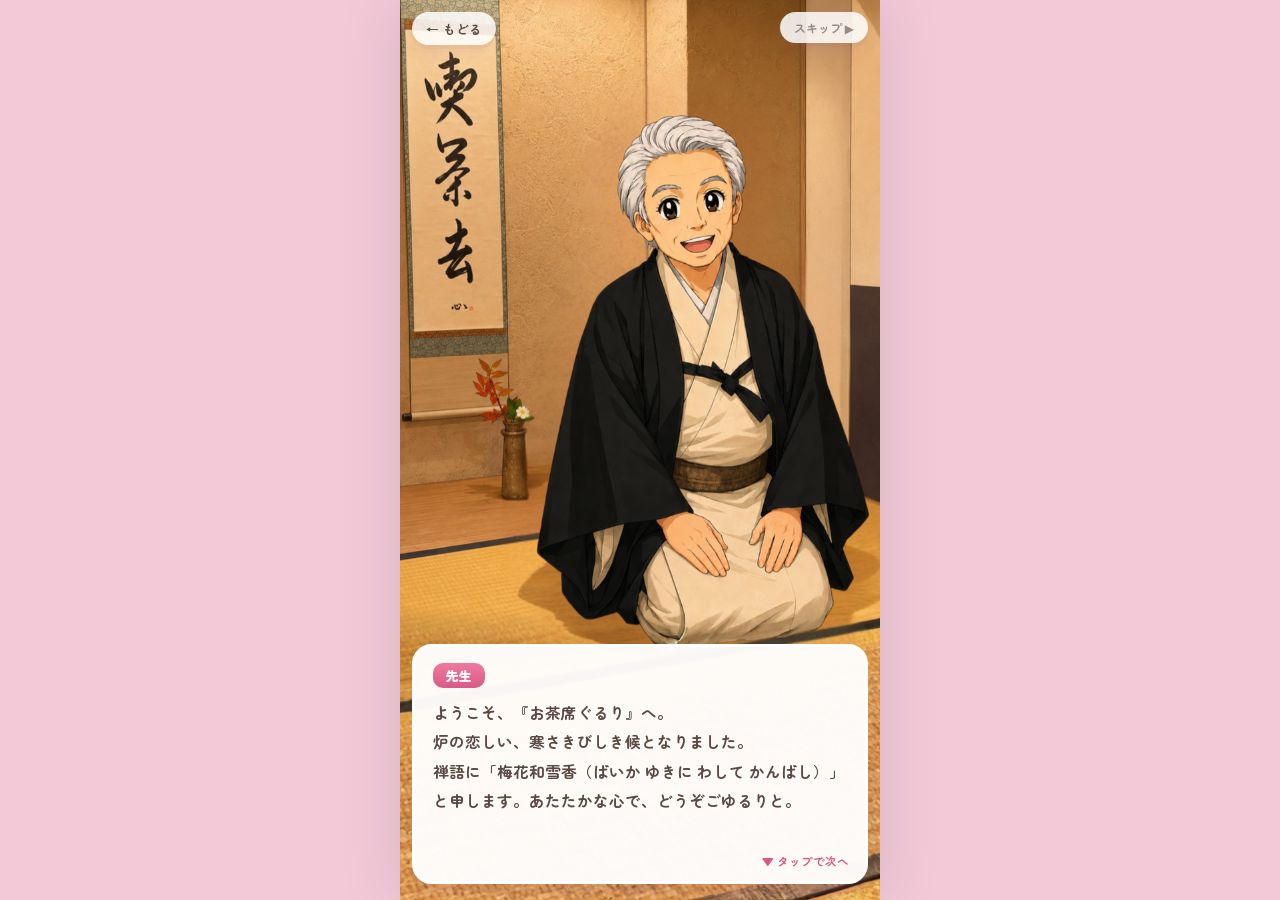
==== setsumei.html @ 9875d969 "お茶席ぐるり — お稽古の席順ローテーションアプリ（公開） Co-Authored-By: Claude Opus 4.8 (1M context) <noreply@anthropic.com>" ====
<!DOCTYPE html>
<!-- お茶席ぐるり — 説明（RPG式テキスト） -->
<html lang="ja">
<head>
<meta charset="UTF-8">
<meta name="viewport" content="width=device-width, initial-scale=1.0">
<title>お茶席ぐるり — 説明</title>
<link rel="stylesheet" href="assets/style.css">
<style>
  .app.setsu{ background:#e8dccd; cursor:pointer; }
  .scene{ position:relative; flex:1 1 auto; min-height:100dvh; }
  .scene-img{ position:absolute; inset:0; width:100%; height:100%; object-fit:cover; object-position:top center; z-index:0; }
  .back{ position:absolute; top:12px; left:12px; z-index:5; background:rgba(255,255,255,.85); border-radius:99px; padding:7px 14px; font-size:12.5px; font-weight:700; color:var(--ink); box-shadow:var(--shadow-s); }
  .dialog{ position:absolute; left:12px; right:12px; bottom:calc(16px + env(safe-area-inset-bottom)); z-index:2; background:rgba(255,253,252,.97); border:3px solid #fff; border-radius:20px; box-shadow:var(--shadow); padding:16px 18px 18px; min-height:240px; display:flex; flex-direction:column; }
  .who{ display:inline-block; font-weight:900; font-size:13px; color:#fff; background:linear-gradient(180deg,var(--pink),var(--pink-d)); border-radius:10px; padding:3px 13px; margin-bottom:10px; align-self:flex-start; }
  .line{ margin:0; font-size:15.5px; line-height:1.9; font-weight:700; color:var(--ink); min-height:5.4em; flex:1 1 auto; white-space:pre-line; }
  .adv{ position:absolute; right:16px; bottom:12px; font-size:11.5px; font-weight:700; color:var(--pink-d); animation:blink 1s steps(1) infinite; }
  @keyframes blink{ 50%{ opacity:.25; } }
  .start{ display:inline-flex; width:100%; margin-top:8px; }
  .skip{ position:absolute; top:12px; right:12px; z-index:5; background:rgba(255,255,255,.85); border-radius:99px; padding:7px 14px; font-size:12px; font-weight:700; color:var(--ink-soft); box-shadow:var(--shadow-s); border:0; }
  @media (prefers-reduced-motion:reduce){ .adv{ animation:none; } }
</style>
</head>
<body>
<div class="app setsu" id="app">
  <div class="scene">
    <img class="scene-img" id="sceneImg" src="img/img_setsumei02.png" alt="先生">
    <a class="back" href="index.html">← もどる</a>
    <button class="skip" id="skip" type="button">スキップ ▶</button>
    <div class="dialog" id="dialog">
      <span class="who">先生</span>
      <p class="line" id="line"></p>
      <span class="adv" id="adv">▼ タップで次へ</span>
      <a class="btn pink start" id="startBtn" href="step1.html" style="display:none">はじめる ▶</a>
    </div>
  </div>
</div>
<script>
"use strict";
(function(){
  // 時期（タイムスタンプ）から季節を判定し、季語＋禅語の時候の挨拶を出し分け
  const M=new Date().getMonth()+1;
  const season=(M>=3&&M<=5)?'spring':(M>=6&&M<=8)?'summer':(M>=9&&M<=11)?'autumn':'winter';
  const GREET={
    spring:"ようこそ、『お茶席ぐるり』へ。\n春たけなわ、若草の萌え出づる候となりました。\n禅語に「春入千林処々鶯（はる せんりんに いり しょしょ うぐいす）」と申します。うららかな心で、どうぞごゆるりと。",
    summer:"ようこそ、『お茶席ぐるり』へ。\n青葉のまぶしい、風炉の候となりました。\n禅語に「薫風自南来（くんぷう みなみより きたる）」と申します。涼やかな心で、どうぞごゆるりと。",
    autumn:"ようこそ、『お茶席ぐるり』へ。\n木々の色づき、月の冴ゆる候となりました。\n禅語に「掬水月在手（みずを むすべば つき てにあり）」と申します。澄んだ心で、どうぞごゆるりと。",
    winter:"ようこそ、『お茶席ぐるり』へ。\n炉の恋しい、寒さきびしき候となりました。\n禅語に「梅花和雪香（ばいか ゆきに わして かんばし）」と申します。あたたかな心で、どうぞごゆるりと。"
  };
  const LINES=[
    GREET[season],
    "わたくしが、このアプリの使い方をご案内いたします。\nお稽古では、みなで順に〈亭主〉〈正客〉〈詰め〉のお役を務めますね。\nされど人数が増えるほど、その段取りは骨の折れるもの。",
    "このアプリは、その席順をひと息に組み上げます。\n誰のお役も重ならず、出番と出番のあいだには、ちゃんと休憩（お控え）が入るように。\n気配りは、こちらにお任せを。",
    "使い方は、たったの三歩。\nまず ①〈参加する人〉を選び、つぎに ②〈並び順〉を決める。\nそれだけで、きれいな席順表ができあがります。",
    "並び順は、年功序列・ランダム・手動の三つから。\n先輩を立てるもよし、くじ引きのように楽しむもよし。\nその日の趣向で、自在にお選びください。",
    "できあがった席順は ③ でPDFに保存できます。\n皆で囲んで、今日のお役を確かめましょう。\n紙に刷って床の間に、というのも一興にございます。",
    "茶の湯の心は、一期一会。\nこの一会は、二度とない一会にございます。\nどうぞ、よいひとときになりますように——それでは、はじめましょう。"
  ];
  const $=id=>document.getElementById(id);
  const lineEl=$('line'), advEl=$('adv'), startBtn=$('startBtn'), sceneImg=$('sceneImg');
  const FR={ closed:'img/img_setsumei02.png', open:'img/img_setsumei03.png', smile:'img/img_setsumei04.png' };
  [FR.closed,FR.open,FR.smile,'img/img_setsumei01.png'].forEach(s=>{ const im=new Image(); im.src=s; });
  let i=0, chars=[], pos=0, typing=false, timer=null, done=false, mouth=null, mo=false;
  function startMouth(){ stopMouth(); mouth=setInterval(()=>{ mo=!mo; sceneImg.src=mo?FR.open:FR.closed; },170); }
  function stopMouth(){ if(mouth){ clearInterval(mouth); mouth=null; } sceneImg.src=FR.closed; }
  function smile(){ stopMouth(); sceneImg.src=FR.smile; }
  function type(){ chars=Array.from(LINES[i]); pos=0; typing=true; lineEl.textContent=''; advEl.style.display=''; advEl.textContent='▼ タップで次へ'; startMouth();
    clearInterval(timer); timer=setInterval(()=>{ lineEl.textContent=chars.slice(0,++pos).join(''); if(pos>=chars.length){ clearInterval(timer); typing=false; stopMouth(); } },36); }
  function finish(){ clearInterval(timer); lineEl.textContent=chars.join(''); typing=false; stopMouth(); }
  function advance(){ if(done) return; if(typing){ finish(); return; } if(i<LINES.length-1){ i++; type(); } else { done=true; advEl.style.display='none'; startBtn.style.display='inline-flex'; smile(); } }
  $('app').addEventListener('click', e=>{ if(e.target.closest('a,button')) return; advance(); });
  document.addEventListener('keydown', e=>{ if(e.key===' '||e.key==='Enter'||e.key==='ArrowRight'){ e.preventDefault(); advance(); } });
  $('skip').addEventListener('click', ()=>{ clearInterval(timer); i=LINES.length-1; chars=Array.from(LINES[i]); lineEl.textContent=LINES[i]; typing=false; done=true; advEl.style.display='none'; startBtn.style.display='inline-flex'; smile(); });
  type();
})();
</script>
</body>
</html>
---- assets/style.css ----
/* お茶席ぐるり — 共通スタイル（Zen Maru Gothic / ポップだけど上品な和ピンク） */
@import url('https://fonts.googleapis.com/css2?family=Zen+Maru+Gothic:wght@500;700;900&family=Oswald:wght@500;600;700&display=swap');

:root{
  --pink:#ef7aa0; --pink-d:#d85a86; --pink-soft:#fde6ec; --pink-bg:#fbeaf0;
  --green:#8bc24a; --green-d:#6fa636;
  --cream:#fff8f3; --ink:#5b4a44; --ink-soft:#9a8a84; --faint:#c3b4ae;
  --line:rgba(120,80,70,.16); --surface:#fffdfc;
  --teishu:#d85a86; --shokyaku:#6fa636; --tsume:#d79a3a;
  --maru:"Zen Maru Gothic","Hiragino Maru Gothic ProN","M PLUS Rounded 1c",system-ui,sans-serif;
  --num:"Oswald","Zen Maru Gothic",sans-serif;
  --radius:18px; --radius-s:12px;
  --shadow:0 10px 0 rgba(150,90,110,.06), 0 16px 30px rgba(150,90,110,.16);
  --shadow-s:0 4px 0 rgba(150,90,110,.05), 0 7px 14px rgba(150,90,110,.12);
  --ease:cubic-bezier(.4,.14,.2,1); --ease-out:cubic-bezier(.16,.84,.34,1);
}
*{ box-sizing:border-box; }
html,body{ height:100%; }
body{ margin:0; font-family:var(--maru); font-weight:500; color:var(--ink); background:#f3c9d8; -webkit-font-smoothing:antialiased; }
button{ font-family:inherit; color:inherit; cursor:pointer; }
a{ color:inherit; text-decoration:none; }
img{ display:block; }

/* スマホ最適化：480px 縦カラムを中央に */
.app{ position:relative; max-width:480px; margin:0 auto; min-height:100dvh; display:flex; flex-direction:column;
  background:var(--pink-bg);
  background-image:
    repeating-linear-gradient(60deg, rgba(216,90,134,.06) 0 1px, transparent 1px 18px),
    repeating-linear-gradient(-60deg, rgba(216,90,134,.06) 0 1px, transparent 1px 18px),
    repeating-linear-gradient(0deg, rgba(216,90,134,.04) 0 1px, transparent 1px 18px);
  box-shadow:0 0 60px rgba(0,0,0,.12); overflow:hidden; }
.scroll{ flex:1 1 auto; overflow-y:auto; padding:16px 16px 16px; }

/* ===== ステッパー（1 メンバー / 2 並び順 / 3 保存） ===== */
.stepper{ flex:0 0 auto; display:flex; align-items:flex-start; gap:4px; padding:16px 16px 4px; }
.stepper .st{ flex:1 1 0; display:flex; flex-direction:column; align-items:center; gap:5px; }
.stepper .dot{ width:30px; height:30px; border-radius:50%; border:2px solid var(--pink); background:#fff; color:var(--pink-d); font-weight:900; font-size:14px; display:inline-flex; align-items:center; justify-content:center; }
.stepper .lab{ font-size:10.5px; color:var(--faint); font-weight:700; letter-spacing:.02em; }
.stepper .st.done .dot{ background:var(--pink-soft); }
.stepper .st.on .dot{ background:linear-gradient(180deg,var(--pink),var(--pink-d)); color:#fff; border-color:transparent; box-shadow:0 4px 10px rgba(216,90,134,.4); }
.stepper .st.on .lab{ color:var(--pink-d); }

/* ===== 見出し ===== */
.page-h{ display:flex; align-items:center; gap:10px; font-size:21px; font-weight:900; letter-spacing:.03em; margin:6px 0 4px; }
.page-h .hi{ width:30px; height:30px; flex:0 0 auto; }
.page-lead{ font-size:12.5px; color:var(--ink-soft); line-height:1.7; margin:0 0 14px; }

/* ===== ボタン ===== */
.btn{ display:inline-flex; align-items:center; justify-content:center; gap:8px; border:0; border-radius:99px; padding:15px 18px; font-weight:900; font-size:15px; letter-spacing:.04em; color:#fff; transition:transform .12s ease, filter .2s; }
.btn:active{ transform:translateY(2px); }
.btn.pink{ background:linear-gradient(180deg,var(--pink),var(--pink-d)); box-shadow:0 5px 0 #c14d76; }
.btn.green{ background:linear-gradient(180deg,var(--green),var(--green-d)); box-shadow:0 5px 0 #5a8f2c; }
.btn.ghost{ background:#fff; color:var(--pink-d); box-shadow:var(--shadow-s); }
.btn.ghost:active{ transform:translateY(1px); }
.btn:disabled{ opacity:.45; box-shadow:none; cursor:not-allowed; }
.btn.sm{ padding:9px 14px; font-size:12.5px; border-radius:99px; }
.actions{ flex:0 0 auto; display:flex; gap:10px; padding:12px 16px calc(14px + env(safe-area-inset-bottom)); background:rgba(255,255,255,.72); -webkit-backdrop-filter:blur(6px); backdrop-filter:blur(6px); border-top:2px solid #fff; }
.actions .btn{ flex:1 1 auto; }
.actions .btn.narrow{ flex:0 0 auto; }

/* 上部ツールバー（全選択・解除・編集） */
.toolbar{ display:flex; align-items:center; gap:7px; margin-bottom:12px; flex-wrap:wrap; }
.toolbar .sp{ flex:1 1 auto; }
.toolbar .count{ font-size:12px; color:var(--ink-soft); font-weight:700; }
.toolbar .count b{ color:var(--pink-d); font-size:1.25em; }

/* ===== メンバーカード（① 男女アイコン色分け） ===== */
.mgrid{ display:grid; grid-template-columns:repeat(3,1fr); gap:9px; }
.mcard{ position:relative; aspect-ratio:1/1.08; border-radius:14px; border:2.5px solid #fff; background:#fff; box-shadow:var(--shadow-s); cursor:pointer; transition:.16s var(--ease); overflow:hidden; }
.mcard.m{ background:linear-gradient(180deg,#eef3fb,#fff); }
.mcard.f{ background:linear-gradient(180deg,#fdeef3,#fff); }
.mcard:hover{ transform:translateY(-2px); }
.mcard.f.on{ border-color:var(--pink); box-shadow:0 0 0 3px var(--pink-soft), var(--shadow-s); }
.mcard.m.on{ border-color:#4f7fd0; box-shadow:0 0 0 3px #dbe6fb, var(--shadow-s); }
.mcard .ph{ position:absolute; left:50%; bottom:2px; transform:translateX(-50%); width:66%; max-height:90%; object-fit:contain; object-position:bottom; }
.mcard .nm{ position:absolute; top:8px; right:12px; bottom:8px; writing-mode:vertical-rl; text-orientation:upright; font-size:15px; font-weight:900; letter-spacing:.04em; line-height:1.0; color:var(--ink); text-shadow:0 0 4px #fff,0 0 4px #fff,0 0 5px #fff; }
.mcard.m .nm{ color:#3f5b86; } .mcard.f .nm{ color:var(--pink-d); }
.mcard .yr{ position:absolute; left:8px; bottom:9px; text-align:center; text-shadow:0 0 4px #fff,0 0 4px #fff,0 0 5px #fff; }
.mcard .yr .num{ display:block; font-family:var(--num); font-weight:700; font-size:22px; line-height:1; color:var(--ink); }
.mcard.m .yr .num{ color:#3f5b86; } .mcard.f .yr .num{ color:var(--pink-d); }
.mcard .yr .u{ display:block; margin-top:3px; font-family:var(--num); font-weight:600; font-size:8.5px; letter-spacing:.12em; color:var(--ink-soft); }
.mcard .chk{ position:absolute; left:6px; top:6px; width:22px; height:22px; border-radius:50%; background:rgba(255,255,255,.9); border:2px solid var(--faint); display:flex; align-items:center; justify-content:center; z-index:2; }
.mcard.f.on .chk{ background:var(--pink); border-color:var(--pink); }
.mcard.m.on .chk{ background:#4f7fd0; border-color:#4f7fd0; }
.mcard .chk svg{ width:13px; height:13px; color:#fff; opacity:0; } .mcard.on .chk svg{ opacity:1; }
.total{ text-align:right; font-weight:900; margin:16px 4px 4px; font-size:15px; }
.total b{ color:var(--pink-d); font-size:1.7em; vertical-align:-2px; font-family:var(--num); } .total .sub{ font-size:12px; color:var(--ink-soft); }

/* ===== モードカード（② 並び順） ===== */
.modecard{ display:flex; align-items:center; gap:14px; width:100%; text-align:left; border:3px solid #fff; border-radius:18px; background:#fff; box-shadow:var(--shadow-s); padding:14px 16px; margin-bottom:13px; transition:.16s var(--ease); }
.modecard:hover{ transform:translateY(-2px); }
.modecard.on{ border-color:var(--pink); box-shadow:0 0 0 3px var(--pink-soft), var(--shadow-s); }
.modecard .mi{ width:56px; height:56px; flex:0 0 auto; object-fit:contain; }
.modecard .txt{ display:flex; flex-direction:column; }
.modecard .mh{ display:block; font-size:17px; font-weight:900; }
.modecard .md{ display:block; font-size:12px; color:var(--ink-soft); margin-top:4px; line-height:1.5; }
.modecard.drag-on{ outline:2px dashed var(--pink); }
.mrow.dragging{ box-shadow:var(--shadow); border-color:var(--pink); background:#fff; }
.mrow .grip{ cursor:grab; color:var(--faint); font-size:16px; padding:0 2px; touch-action:none; }
.manual-list{ display:flex; flex-direction:column; gap:7px; margin-top:6px; }
.mrow{ position:relative; display:flex; align-items:center; gap:10px; background:#fff; border:2px solid var(--line); border-radius:12px; padding:8px 10px; user-select:none; }
.mrow .pos{ width:24px; height:24px; border-radius:50%; background:var(--pink-soft); color:var(--pink-d); font-weight:900; font-size:11px; display:flex; align-items:center; justify-content:center; flex:0 0 auto; }
.mrow .mn{ flex:1 1 auto; font-weight:700; font-size:14px; }
.mrow .ud button{ width:34px; height:34px; border:2px solid var(--line); border-radius:9px; background:var(--cream); font-size:13px; margin-left:5px; }
.mrow .ud button:disabled{ opacity:.3; }

/* ===== 席順表（③ 私の確定仕様：席・亭主・正客・詰めのみ） ===== */
.res-date{ font-size:12px; color:var(--ink-soft); font-weight:700; margin:2px 0 12px; }
.legend{ display:flex; gap:12px; font-size:11px; color:var(--ink-soft); font-weight:700; margin-bottom:12px; flex-wrap:wrap; }
.legend span{ display:inline-flex; align-items:center; gap:5px; } .legend i{ width:10px; height:10px; border-radius:50%; }
.i-t{ background:var(--teishu);} .i-s{ background:var(--shokyaku);} .i-d{ background:var(--tsume);}
/* 1枚の大角丸＋罫線で席を区切る（一覧性重視・間隔狭め） */
.tbl{ background:#fff; border:2.5px solid #fff; border-radius:18px; box-shadow:var(--shadow); overflow:hidden; }
.thead{ display:grid; grid-template-columns:42px 1fr 1fr 1fr; gap:4px; padding:9px 12px; font-size:10.5px; font-weight:900; color:var(--ink-soft); background:var(--pink-soft); }
.thead div{ text-align:center; } .thead .h0{ text-align:left; }
.trow{ display:grid; grid-template-columns:42px 1fr 1fr 1fr; gap:4px; align-items:center; padding:5px 12px; border-top:1px solid var(--line); }
.trow .sk{ font-weight:900; font-size:14px; color:var(--ink); }
.cell{ text-align:center; border-radius:8px; padding:6px 3px; font-weight:900; font-size:14.5px; }
.cell.t{ background:rgba(216,90,134,.12); color:var(--teishu); }
.cell.s{ background:rgba(111,166,54,.14); color:var(--shokyaku); }
.cell.d{ background:rgba(215,154,58,.16); color:var(--tsume); }
/* 人ごとに色分け（cell に --pc/--pct を inline 指定して上書き） */
.tbl.byperson .cell{ background:var(--pc,#eee)!important; color:var(--pct,#444)!important; }
.colorbar{ display:flex; justify-content:flex-end; margin-bottom:10px; }
.note{ font-size:11.5px; color:var(--ink-soft); line-height:1.7; background:rgba(255,255,255,.7); border:2px solid #fff; border-radius:12px; padding:11px 13px; margin-top:14px; }
.note b{ color:var(--pink-d); }

/* ===== シャッフルのスタンプ（バンッ！） ===== */
.stamp-layer{ position:fixed; inset:0; z-index:60; display:flex; align-items:center; justify-content:center; pointer-events:none; }
.stamp-layer{ background:rgba(20,10,16,0); }
.stamp-layer.flash{ animation:flashbg .9s ease; }
@keyframes flashbg{ 0%{ background:rgba(20,10,16,0);} 20%{ background:rgba(20,10,16,.28);} 100%{ background:rgba(20,10,16,0);} }
.stamp{ width:min(94vw,460px); opacity:0; transform:scale(.2) rotate(-18deg); }
.stamp.go{ animation:stampin 1.1s var(--ease-out) forwards; }
@keyframes stampin{
  0%{ opacity:0; transform:scale(2.2) rotate(12deg); }
  18%{ opacity:1; transform:scale(.86) rotate(-10deg); }
  30%{ transform:scale(1.04) rotate(-6deg); }
  42%{ transform:scale(.98) rotate(-8deg); }
  72%{ opacity:1; transform:scale(1) rotate(-8deg); }
  100%{ opacity:0; transform:scale(1.05) rotate(-8deg); }
}

@media (prefers-reduced-motion:reduce){ *{ animation:none!important; transition:none!important; } }
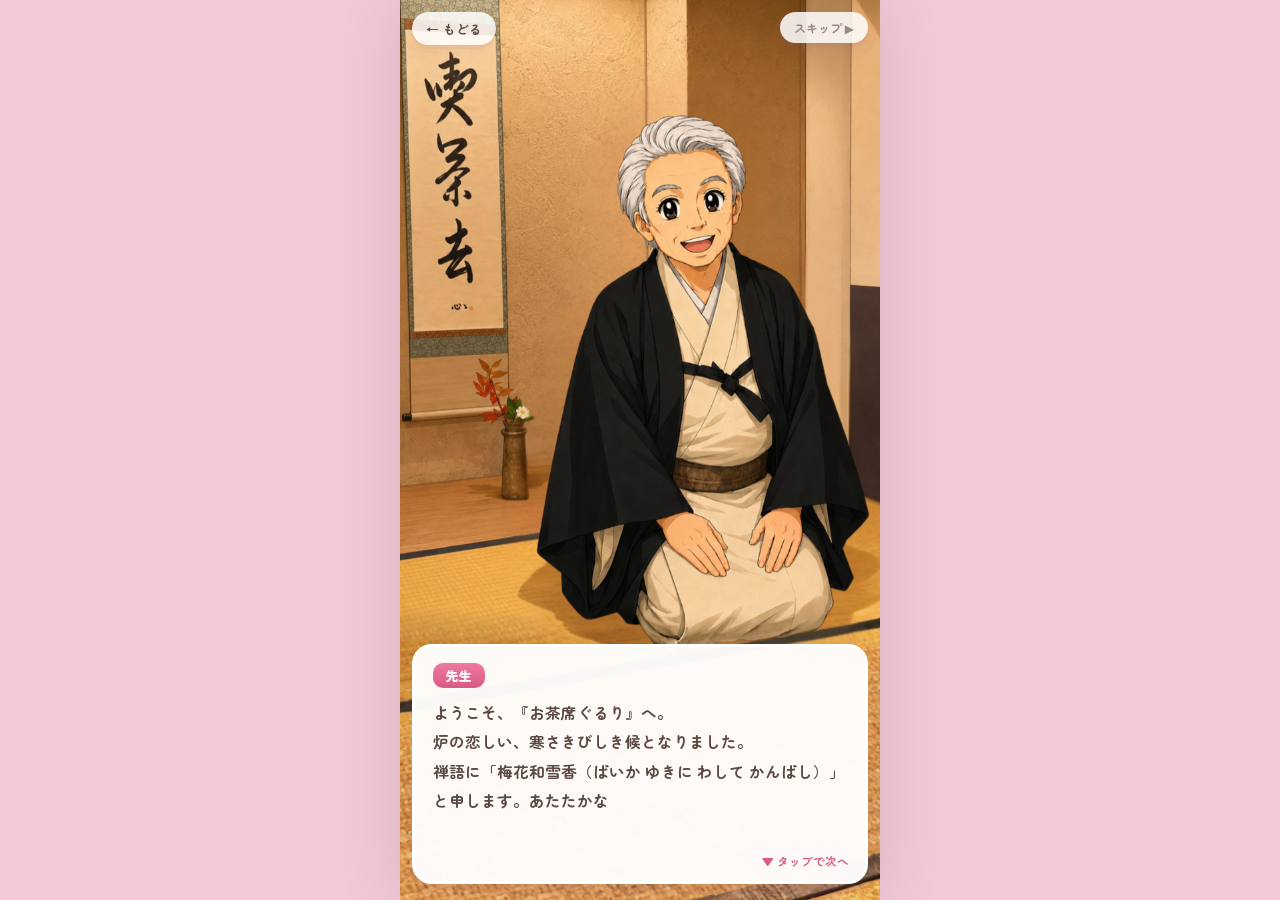
==== commit 03657d7e: "OGP追加（ogp.jpg 168KB）＋説明の改行調整 Co-Authored-By: Claude Opus 4.8 (1M context) <noreply@anthropic.com>" ====
--- a/setsumei.html
+++ b/setsumei.html
@@ -54,7 +54,7 @@
     "使い方は、たったの三歩。\nまず ①〈参加する人〉を選び、つぎに ②〈並び順〉を決める。\nそれだけで、きれいな席順表ができあがります。",
     "並び順は、年功序列・ランダム・手動の三つから。\n先輩を立てるもよし、くじ引きのように楽しむもよし。\nその日の趣向で、自在にお選びください。",
     "できあがった席順は ③ でPDFに保存できます。\n皆で囲んで、今日のお役を確かめましょう。\n紙に刷って床の間に、というのも一興にございます。",
-    "茶の湯の心は、一期一会。\nこの一会は、二度とない一会にございます。\nどうぞ、よいひとときになりますように——それでは、はじめましょう。"
+    "茶の湯の心は、一期一会。\nこの一会は、二度とない一会にございます。\nどうぞ、よいひとときになりますように——\nそれでは、はじめましょう。"
   ];
   const $=id=>document.getElementById(id);
   const lineEl=$('line'), advEl=$('adv'), startBtn=$('startBtn'), sceneImg=$('sceneImg');
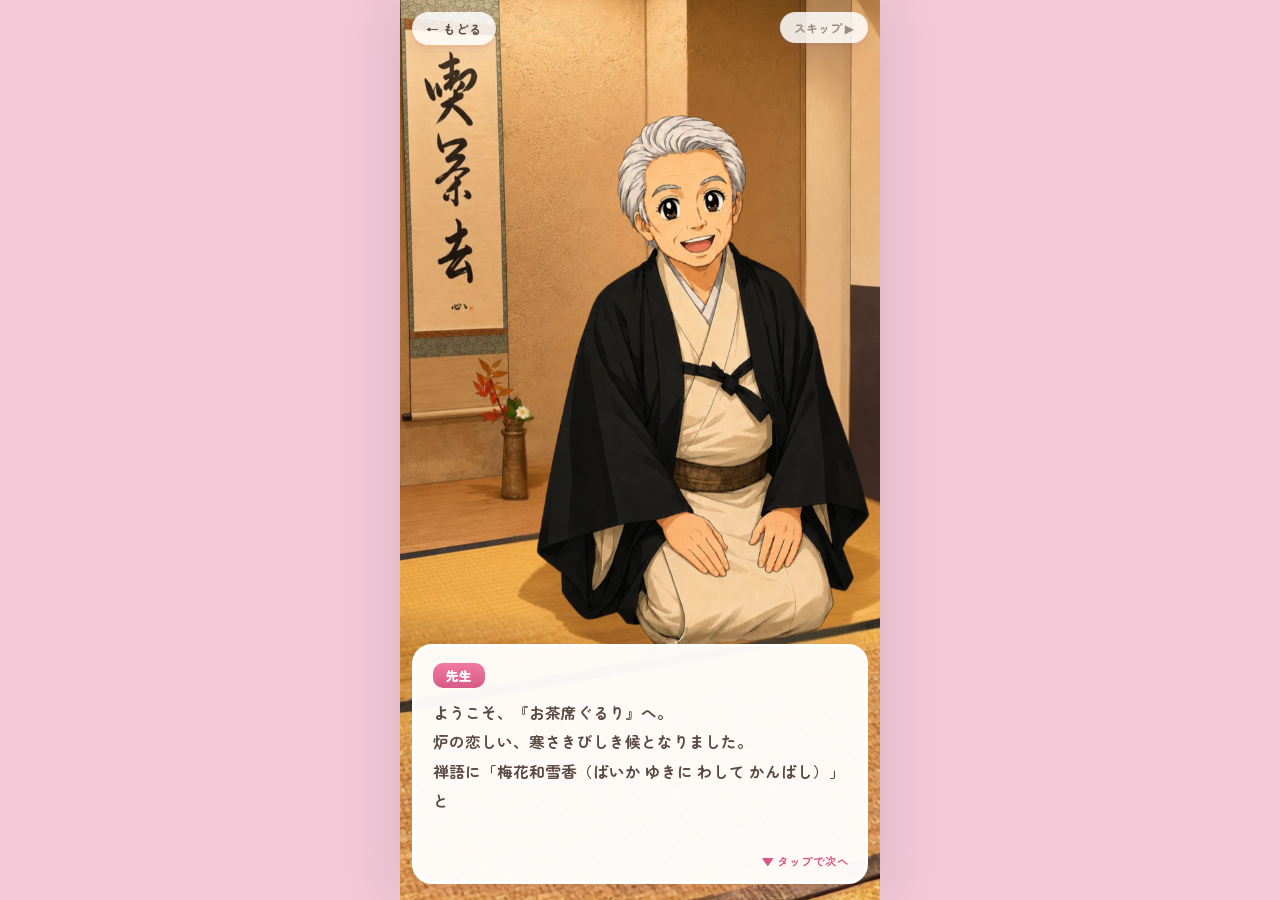
==== commit 4d3eb580: "整合: 3名未満ガードのボタンID修正／説明文を画像保存に更新 Co-Authored-By: Claude Opus 4.8 (1M context) <noreply@anthropic.com>" ====
--- a/setsumei.html
+++ b/setsumei.html
@@ -53,7 +53,7 @@
     "このアプリは、その席順をひと息に組み上げます。\n誰のお役も重ならず、出番と出番のあいだには、ちゃんと休憩（お控え）が入るように。\n気配りは、こちらにお任せを。",
     "使い方は、たったの三歩。\nまず ①〈参加する人〉を選び、つぎに ②〈並び順〉を決める。\nそれだけで、きれいな席順表ができあがります。",
     "並び順は、年功序列・ランダム・手動の三つから。\n先輩を立てるもよし、くじ引きのように楽しむもよし。\nその日の趣向で、自在にお選びください。",
-    "できあがった席順は ③ でPDFに保存できます。\n皆で囲んで、今日のお役を確かめましょう。\n紙に刷って床の間に、というのも一興にございます。",
+    "できあがった席順は ③ で画像に保存できます。\n皆で囲んで、今日のお役を確かめましょう。\nスマホに残せば、お稽古の場でもすぐに確かめられます。",
     "茶の湯の心は、一期一会。\nこの一会は、二度とない一会にございます。\nどうぞ、よいひとときになりますように——\nそれでは、はじめましょう。"
   ];
   const $=id=>document.getElementById(id);
--- a/assets/style.css
+++ b/assets/style.css
@@ -66,14 +66,14 @@
 
 /* ===== メンバーカード（① 男女アイコン色分け） ===== */
 .mgrid{ display:grid; grid-template-columns:repeat(3,1fr); gap:9px; }
-.mcard{ position:relative; aspect-ratio:1/1.08; border-radius:14px; border:2.5px solid #fff; background:#fff; box-shadow:var(--shadow-s); cursor:pointer; transition:.16s var(--ease); overflow:hidden; }
+.mcard{ position:relative; aspect-ratio:1/1.22; border-radius:14px; border:2.5px solid #fff; background:#fff; box-shadow:var(--shadow-s); cursor:pointer; transition:.16s var(--ease); overflow:hidden; }
 .mcard.m{ background:linear-gradient(180deg,#eef3fb,#fff); }
 .mcard.f{ background:linear-gradient(180deg,#fdeef3,#fff); }
 .mcard:hover{ transform:translateY(-2px); }
 .mcard.f.on{ border-color:var(--pink); box-shadow:0 0 0 3px var(--pink-soft), var(--shadow-s); }
 .mcard.m.on{ border-color:#4f7fd0; box-shadow:0 0 0 3px #dbe6fb, var(--shadow-s); }
 .mcard .ph{ position:absolute; left:50%; bottom:2px; transform:translateX(-50%); width:66%; max-height:90%; object-fit:contain; object-position:bottom; }
-.mcard .nm{ position:absolute; top:8px; right:12px; bottom:8px; writing-mode:vertical-rl; text-orientation:upright; font-size:15px; font-weight:900; letter-spacing:.04em; line-height:1.0; color:var(--ink); text-shadow:0 0 4px #fff,0 0 4px #fff,0 0 5px #fff; }
+.mcard .nm{ position:absolute; top:8px; right:12px; bottom:8px; writing-mode:vertical-rl; text-orientation:upright; white-space:nowrap; font-size:14px; font-weight:900; letter-spacing:0; line-height:1.0; color:var(--ink); text-shadow:0 0 4px #fff,0 0 4px #fff,0 0 5px #fff; }
 .mcard.m .nm{ color:#3f5b86; } .mcard.f .nm{ color:var(--pink-d); }
 .mcard .yr{ position:absolute; left:8px; bottom:9px; text-align:center; text-shadow:0 0 4px #fff,0 0 4px #fff,0 0 5px #fff; }
 .mcard .yr .num{ display:block; font-family:var(--num); font-weight:700; font-size:22px; line-height:1; color:var(--ink); }
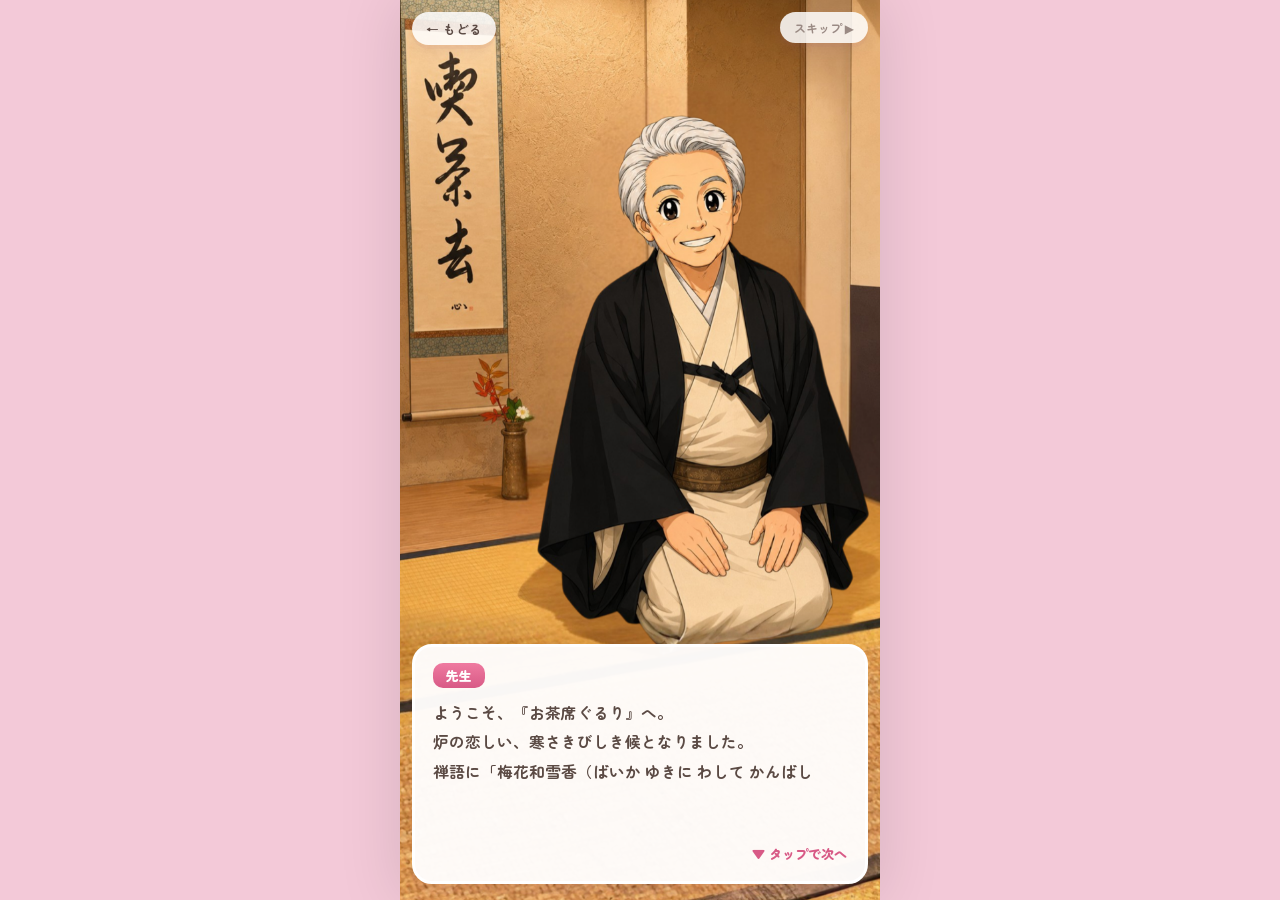
==== commit 57d0110d: "③ボタンを2段化(シャッフル+画像で保存／戻る・トップへ)・説明の「次へ」を本文下に独立表示(iPhoneで埋もれない) Co-Authored-By: Claude Opus 4.8 (1M con" ====
--- a/setsumei.html
+++ b/setsumei.html
@@ -14,7 +14,7 @@
   .dialog{ position:absolute; left:12px; right:12px; bottom:calc(16px + env(safe-area-inset-bottom)); z-index:2; background:rgba(255,253,252,.97); border:3px solid #fff; border-radius:20px; box-shadow:var(--shadow); padding:16px 18px 18px; min-height:240px; display:flex; flex-direction:column; }
   .who{ display:inline-block; font-weight:900; font-size:13px; color:#fff; background:linear-gradient(180deg,var(--pink),var(--pink-d)); border-radius:10px; padding:3px 13px; margin-bottom:10px; align-self:flex-start; }
   .line{ margin:0; font-size:15.5px; line-height:1.9; font-weight:700; color:var(--ink); min-height:5.4em; flex:1 1 auto; white-space:pre-line; }
-  .adv{ position:absolute; right:16px; bottom:12px; font-size:11.5px; font-weight:700; color:var(--pink-d); animation:blink 1s steps(1) infinite; }
+  .adv{ align-self:flex-end; margin-top:8px; font-size:13px; font-weight:800; color:var(--pink-d); animation:blink 1s steps(1) infinite; }
   @keyframes blink{ 50%{ opacity:.25; } }
   .start{ display:inline-flex; width:100%; margin-top:8px; }
   .skip{ position:absolute; top:12px; right:12px; z-index:5; background:rgba(255,255,255,.85); border-radius:99px; padding:7px 14px; font-size:12px; font-weight:700; color:var(--ink-soft); box-shadow:var(--shadow-s); border:0; }
--- a/assets/style.css
+++ b/assets/style.css
@@ -57,6 +57,9 @@
 .actions{ flex:0 0 auto; display:flex; gap:10px; padding:12px 16px calc(14px + env(safe-area-inset-bottom)); background:rgba(255,255,255,.72); -webkit-backdrop-filter:blur(6px); backdrop-filter:blur(6px); border-top:2px solid #fff; }
 .actions .btn{ flex:1 1 auto; }
 .actions .btn.narrow{ flex:0 0 auto; }
+.actions.stacked{ flex-direction:column; gap:8px; }
+.act-row{ display:flex; gap:10px; }
+.act-row .btn{ flex:1 1 0; min-width:0; }
 
 /* 上部ツールバー（全選択・解除・編集） */
 .toolbar{ display:flex; align-items:center; gap:7px; margin-bottom:12px; flex-wrap:wrap; }
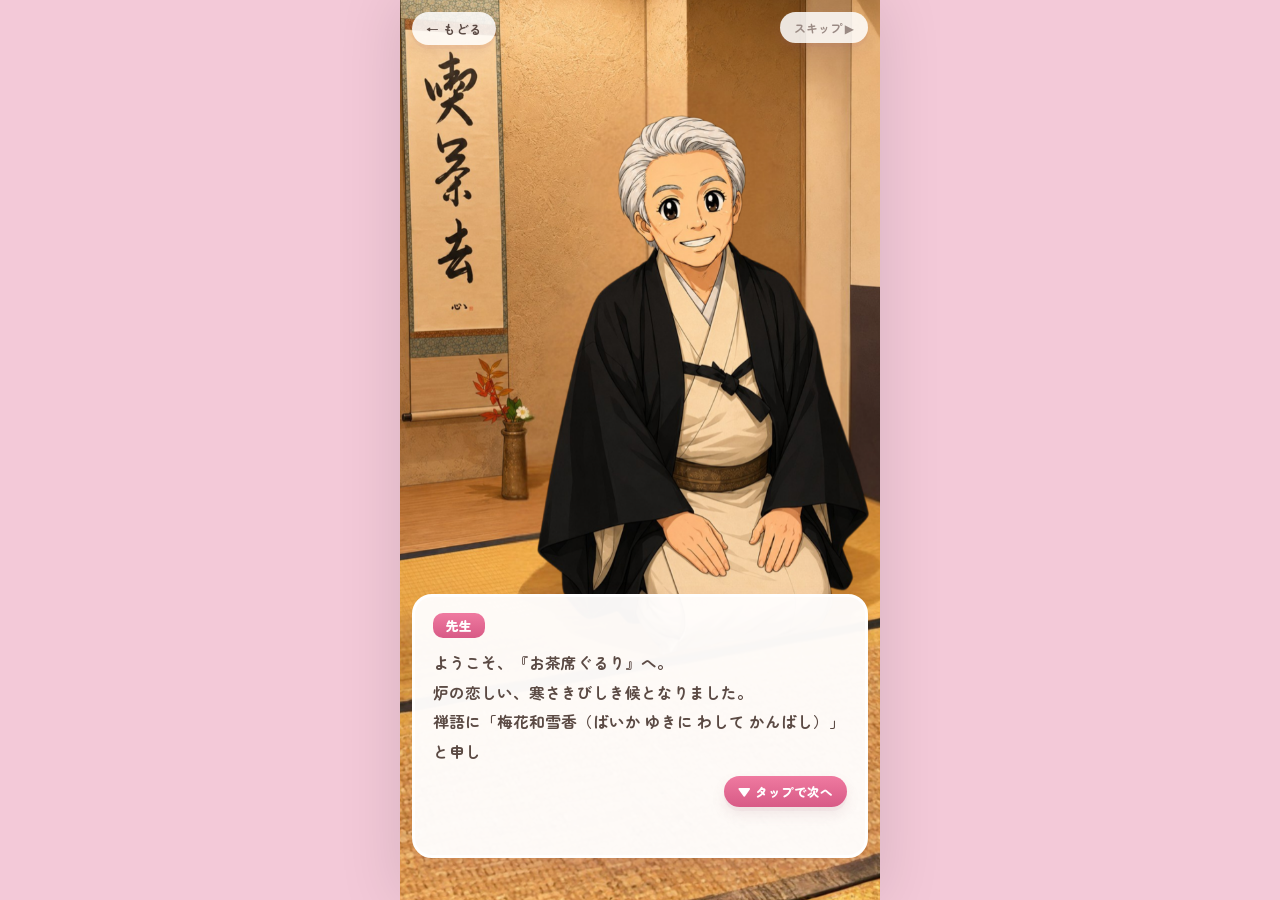
==== commit 22d9b25d: "③ボタンを白帯の外へ(透明背景)＋下マージン拡大／説明「次へ」をピル化し本文下＝Safariツールバー回避で常に表示 Co-Authored-By: Claude Opus 4.8 (1M conte" ====
--- a/setsumei.html
+++ b/setsumei.html
@@ -11,11 +11,11 @@
   .scene{ position:relative; flex:1 1 auto; min-height:100dvh; }
   .scene-img{ position:absolute; inset:0; width:100%; height:100%; object-fit:cover; object-position:top center; z-index:0; }
   .back{ position:absolute; top:12px; left:12px; z-index:5; background:rgba(255,255,255,.85); border-radius:99px; padding:7px 14px; font-size:12.5px; font-weight:700; color:var(--ink); box-shadow:var(--shadow-s); }
-  .dialog{ position:absolute; left:12px; right:12px; bottom:calc(16px + env(safe-area-inset-bottom)); z-index:2; background:rgba(255,253,252,.97); border:3px solid #fff; border-radius:20px; box-shadow:var(--shadow); padding:16px 18px 18px; min-height:240px; display:flex; flex-direction:column; }
+  .dialog{ position:absolute; left:12px; right:12px; bottom:calc(42px + env(safe-area-inset-bottom)); z-index:2; background:rgba(255,253,252,.97); border:3px solid #fff; border-radius:20px; box-shadow:var(--shadow); padding:16px 18px 48px; min-height:200px; display:flex; flex-direction:column; }
   .who{ display:inline-block; font-weight:900; font-size:13px; color:#fff; background:linear-gradient(180deg,var(--pink),var(--pink-d)); border-radius:10px; padding:3px 13px; margin-bottom:10px; align-self:flex-start; }
-  .line{ margin:0; font-size:15.5px; line-height:1.9; font-weight:700; color:var(--ink); min-height:5.4em; flex:1 1 auto; white-space:pre-line; }
-  .adv{ align-self:flex-end; margin-top:8px; font-size:13px; font-weight:800; color:var(--pink-d); animation:blink 1s steps(1) infinite; }
-  @keyframes blink{ 50%{ opacity:.25; } }
+  .line{ margin:0; font-size:15.5px; line-height:1.9; font-weight:700; color:var(--ink); min-height:5.4em; flex:0 0 auto; white-space:pre-line; }
+  .adv{ align-self:flex-end; margin-top:10px; font-size:12.5px; font-weight:800; color:#fff; background:linear-gradient(180deg,var(--pink),var(--pink-d)); border-radius:99px; padding:6px 14px; box-shadow:var(--shadow-s); animation:blink 1.2s ease-in-out infinite; }
+  @keyframes blink{ 50%{ opacity:.5; } }
   .start{ display:inline-flex; width:100%; margin-top:8px; }
   .skip{ position:absolute; top:12px; right:12px; z-index:5; background:rgba(255,255,255,.85); border-radius:99px; padding:7px 14px; font-size:12px; font-weight:700; color:var(--ink-soft); box-shadow:var(--shadow-s); border:0; }
   @media (prefers-reduced-motion:reduce){ .adv{ animation:none; } }
--- a/assets/style.css
+++ b/assets/style.css
@@ -57,7 +57,7 @@
 .actions{ flex:0 0 auto; display:flex; gap:10px; padding:12px 16px calc(14px + env(safe-area-inset-bottom)); background:rgba(255,255,255,.72); -webkit-backdrop-filter:blur(6px); backdrop-filter:blur(6px); border-top:2px solid #fff; }
 .actions .btn{ flex:1 1 auto; }
 .actions .btn.narrow{ flex:0 0 auto; }
-.actions.stacked{ flex-direction:column; gap:8px; }
+.actions.stacked{ flex-direction:column; gap:9px; background:transparent; -webkit-backdrop-filter:none; backdrop-filter:none; border-top:0; padding-top:4px; padding-bottom:calc(26px + env(safe-area-inset-bottom)); }
 .act-row{ display:flex; gap:10px; }
 .act-row .btn{ flex:1 1 0; min-width:0; }
 
